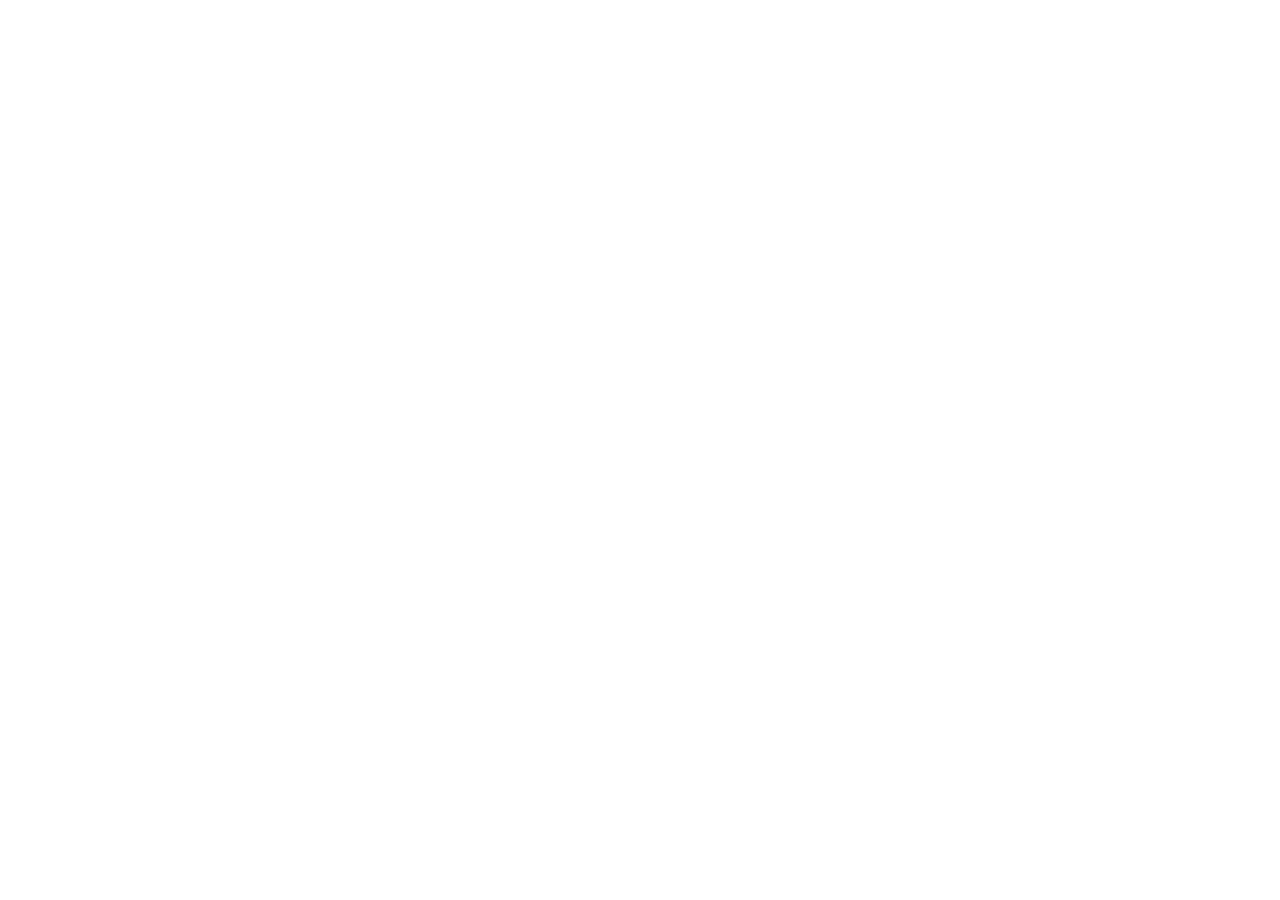
==== quiz.html @ eeb8ad0e "feat: settings html changes" ====
<!doctype html>
<html lang="pt-br">
  <head>
    <meta charset="UTF-8" />
    <meta name="viewport" content="width=device-width, initial-scale=1.0" />
    <title>Quiz Master - Nome da Tela</title>
    <link rel="stylesheet" href="css/global.css" />
    <link rel="stylesheet" href="css/quiz.css" />
  </head>
  <body>
    <main>
      <!-- A <section> desta tela entra aqui dentro -->
    </main>
  </body>
</html>
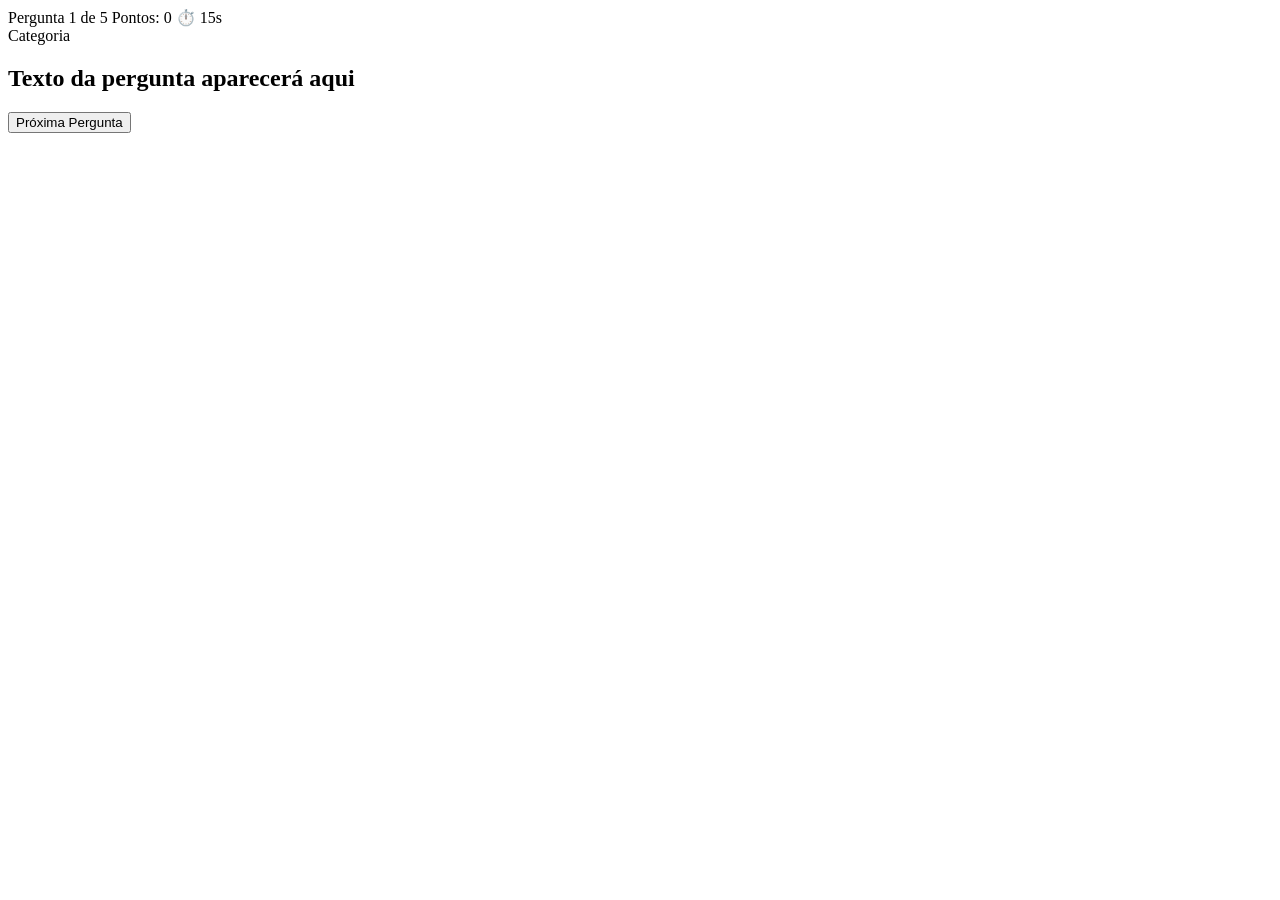
==== commit be8159fd: "feat: finish html division" ====
--- a/quiz.html
+++ b/quiz.html
@@ -3,12 +3,56 @@
   <head>
     <meta charset="UTF-8" />
     <meta name="viewport" content="width=device-width, initial-scale=1.0" />
-    <title>Quiz Master - Nome da Tela</title>
+    <title>Quiz Master - Partida</title>
     <link rel="stylesheet" href="css/global.css" />
     <link rel="stylesheet" href="css/quiz.css" />
   </head>
   <body>
     <main>
+      <section id="quiz-section">
+        <!-- Reserva a seção visível durante o quiz e a mantém oculta até o início da partida. -->
+        <!-- 1. Cabeçalho com contador, pontos e cronômetro -->
+        <div class="quiz-header">
+          <!-- Organiza as informações gerais exibidas durante cada pergunta. -->
+          <span id="question-counter">Pergunta 1 de 5</span>
+          <!-- Exibe o número atual da pergunta e o total configurado. -->
+          <span id="score-display">Pontos: 0</span>
+          <!-- Exibe a pontuação atual do usuário. -->
+          <span id="timer-display">⏱️ 15s</span>
+          <!-- Exibe o tempo restante da pergunta e é atualizado pelo JavaScript. -->
+        </div>
+        <!-- Encerra o cabeçalho do quiz. -->
+
+        <!-- 2. Trilho e preenchimento da barra de progresso -->
+        <div class="progress-container">
+          <!-- Exibe o fundo que delimita a barra de progresso. -->
+          <div id="progress-bar"></div>
+          <!-- Representa a parte preenchida da barra de progresso. -->
+        </div>
+        <!-- Encerra o recipiente da barra de progresso. -->
+
+        <!-- 3. Caixa exclusiva do enunciado da pergunta -->
+        <div class="question-box">
+          <!-- Agrupa visualmente a categoria e o texto da pergunta atual. -->
+          <span id="question-category">Categoria</span>
+          <!-- Exibe a categoria da pergunta atual. -->
+          <h2 id="question-text">Texto da pergunta aparecerá aqui</h2>
+          <!-- Exibe o enunciado da pergunta atual por meio do JavaScript. -->
+        </div>
+        <!-- Encerra o cartão que contém o enunciado da pergunta. -->
+
+        <!-- 4. Grade onde o JavaScript vai criar os 4 botões de alternativa -->
+        <div id="options-container" class="options-grid"></div>
+        <!-- Reserva a grade preenchida dinamicamente pelas alternativas da pergunta atual. -->
+
+        <!-- 5. Botão para ir para a próxima pergunta -->
+        <button type="button" id="btn-next-question" class="hidden">
+          <!-- Define um botão não submissivo, inicialmente oculto, para avançar no quiz. -->
+          Próxima Pergunta
+          <!-- Exibe o texto do botão de avanço. -->
+        </button>
+        <!-- Encerra o botão que avança para a próxima pergunta. -->
+      </section>
       <!-- A <section> desta tela entra aqui dentro -->
     </main>
   </body>
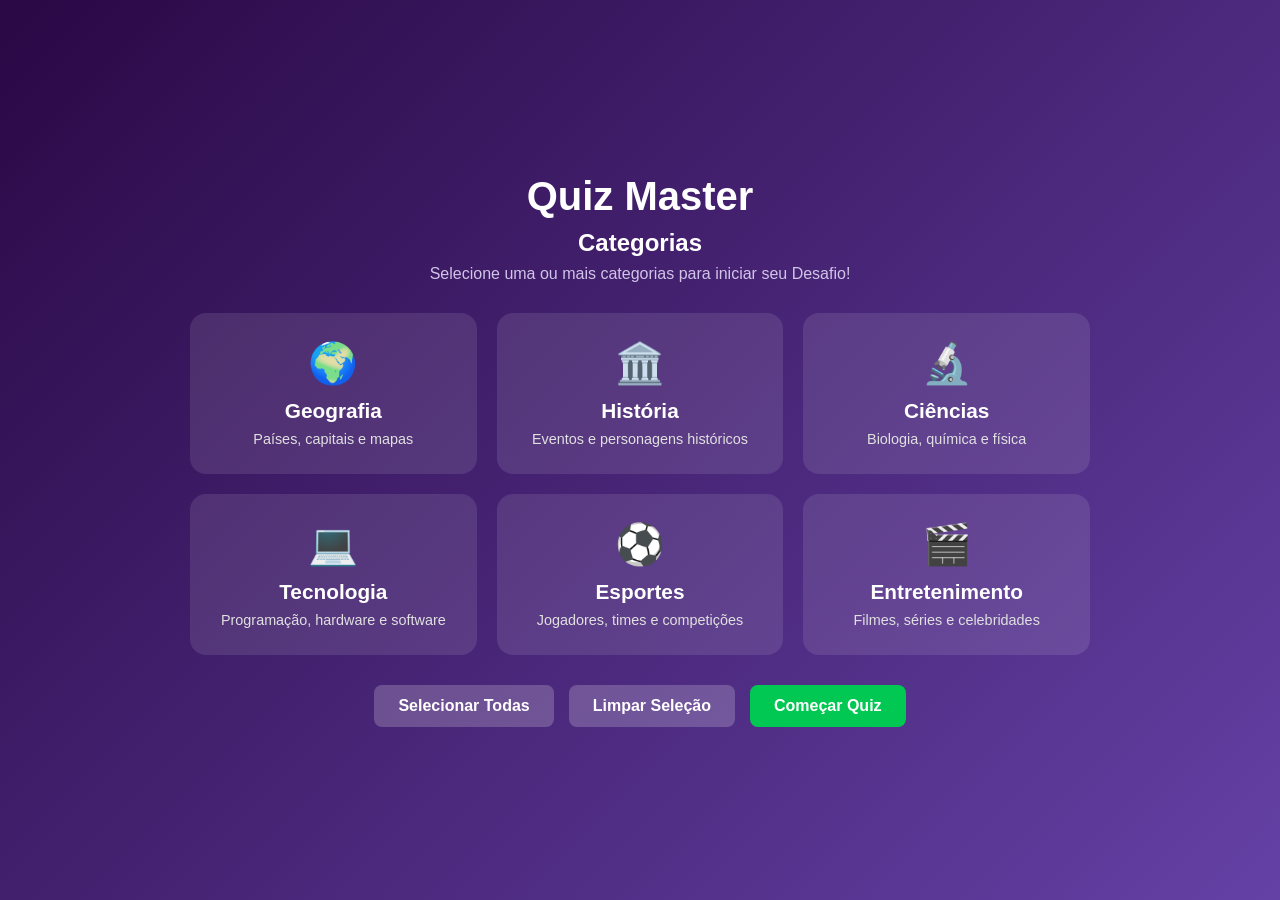
==== commit e12df3c2: "feat: game js" ====
--- a/quiz.html
+++ b/quiz.html
@@ -55,5 +55,8 @@
       </section>
       <!-- A <section> desta tela entra aqui dentro -->
     </main>
+    <script src="js/questions.js"></script>
+    <script src="js/quiz.js"></script>
+    <script src="js/game.js"></script>
   </body>
 </html>
--- a/css/global.css
+++ b/css/global.css
@@ -0,0 +1,86 @@
+* {
+  /* Abre as declarações que serão aplicadas globalmente a todos os elementos. */
+  margin: 0; /* Remove margens padrão do navegador para controlar o espaçamento desde o início. */
+  padding: 0; /* Remove preenchimentos padrão do navegador para evitar espaços inesperados. */
+  box-sizing: border-box; /* Inclui borda e preenchimento no cálculo da largura e da altura dos elementos. */
+}
+
+/* Seleciona o corpo da página, que contém o conteúdo principal do quiz. */
+body {
+  /* Abre as declarações visuais e de posicionamento da página inteira. */
+  font-family:
+    Arial, Helvetica, sans-serif; /* Define a fonte do texto e alternativas caso alguma não esteja disponível. */
+  background: linear-gradient(
+    135deg,
+    #2a0845,
+    #6441a5
+  ); /* Cria um fundo em degradê roxo inclinado para compor o visual do quiz. */
+  color: #ffffff; /* Define o texto padrão da página como branco para contrastar com o fundo escuro. */
+  min-height: 100vh; /* Garante que o corpo tenha pelo menos a altura total da janela do navegador. */
+  display: flex; /* Ativa o Flexbox para posicionar e alinhar o conteúdo principal. */
+  justify-content: center; /* Centraliza horizontalmente o conteúdo dentro do corpo da página. */
+  align-items: center; /* Centraliza verticalmente o conteúdo dentro do corpo da página. */
+  padding: 20px; /* Cria espaço interno para que o conteúdo não encoste nas bordas da janela. */
+}
+
+/* Seleciona a área principal que envolve as telas do Quiz Master. */
+main {
+  /* Abre as declarações de tamanho e alinhamento do conteúdo principal. */
+  width: 100%; /* Permite que a área principal use toda a largura disponível em telas pequenas. */
+  max-width: 900px; /* Limita a largura em telas grandes para manter o conteúdo legível. */
+  text-align: center; /* Centraliza os textos e conteúdos em linha dentro da área principal. */
+}
+.categories-actions {
+  /* Abre as declarações de posicionamento e espaçamento dos botões. */
+  display: flex; /* Ativa o Flexbox para alinhar os botões em uma linha quando houver espaço. */
+  justify-content: center; /* Centraliza os botões horizontalmente dentro da área de ações. */
+  gap: 15px; /* Define o espaço entre os botões. */
+  flex-wrap: wrap; /* Permite que os botões passem para outra linha em telas estreitas. */
+}
+
+/* Seleciona os botões que pertencem à área de ações das categorias. */
+.categories-actions button {
+  /* Abre as declarações visuais e interativas compartilhadas pelos botões. */
+  padding: 12px 24px; /* Define o espaço interno vertical e horizontal de cada botão. */
+  font-size: 1rem; /* Define o tamanho do texto do botão conforme a fonte raiz. */
+  font-weight: bold; /* Deixa o texto do botão em negrito para facilitar a leitura. */
+  border: none; /* Remove a borda padrão fornecida pelo navegador. */
+  border-radius: 8px; /* Arredonda os cantos do botão. */
+  cursor: pointer; /* Mostra o cursor de clique ao passar sobre o botão. */
+  background-color: rgba(
+    255,
+    255,
+    255,
+    0.2
+  ); /* Aplica um fundo branco translúcido aos botões por padrão. */
+  color: #ffffff; /* Define o texto dos botões como branco. */
+  transition: background-color 0.2s; /* Anima a mudança de cor de fundo ao interagir com o botão. */
+}
+
+/* Seleciona os botões de ação enquanto o ponteiro do mouse está sobre eles. */
+.categories-actions button:hover {
+  /* Abre as declarações temporárias para a interação com os botões. */
+  background-color: rgba(
+    255,
+    255,
+    255,
+    0.35
+  ); /* Clareia o fundo do botão ao passar o mouse sobre ele. */
+}
+#btn-start-config,
+#btn-start-quiz,
+#btn-play-again {
+  /* Abre a declaração da cor de destaque do botão para começar o quiz. */
+  background-color: #00c853; /* Define um fundo verde para destacar a ação principal. */
+}
+
+/* Seleciona o botão de início do quiz enquanto o ponteiro do mouse está sobre ele. */
+#btn-start-config:hover,
+#btn-start-quiz:hover,
+#btn-play-again:hover {
+  /* Abre a declaração visual temporária do botão principal durante a interação. */
+  background-color: #00e676; /* Clareia o verde do botão principal ao passar o mouse sobre ele. */
+}
+.hidden {
+    display: none;
+  }
--- a/css/quiz.css
+++ b/css/quiz.css
@@ -0,0 +1,177 @@
+.quiz-header {
+  /* Abre as declarações de posicionamento e estilo do cabeçalho do quiz. */
+  display: flex; /* Ativa o Flexbox para alinhar os elementos do cabeçalho em uma linha. */
+  justify-content: space-between; /* Posiciona os elementos nas extremidades opostas do cabeçalho. */
+  align-items: center; /* Alinha verticalmente os elementos ao centro do cabeçalho. */
+  margin-bottom: 15px; /* Cria espaço abaixo do cabeçalho antes da barra de progresso. */
+  font-size: 1.1rem; /* Define um tamanho de texto ligeiramente maior no cabeçalho. */
+  font-weight: bold; /* Deixa as informações do cabeçalho em negrito para destacá-las. */
+}
+
+/* Seleciona o texto que mostra o tempo restante da pergunta. */
+#timer-display {
+  /* Abre as declarações visuais do indicador de tempo. */
+  background-color: rgba(
+    255,
+    255,
+    255,
+    0.15
+  ); /* Aplica um fundo branco translúcido ao contador. */
+  padding: 6px 14px; /* Define o espaço interno vertical e horizontal do contador. */
+  border-radius: 20px; /* Deixa o contorno do contador com formato arredondado. */
+  color: #00e676; /* Usa verde para destacar o tempo disponível ao jogador. */
+}
+
+/* Seleciona o recipiente externo da barra de progresso do quiz. */
+.progress-container {
+  /* Abre as declarações do contorno e tamanho da barra de progresso. */
+  width: 100%; /* Faz o recipiente ocupar toda a largura disponível. */
+  height: 10px; /* Define uma altura fixa para a barra de progresso. */
+  background-color: rgba(
+    255,
+    255,
+    255,
+    0.15
+  ); /* Aplica um fundo branco translúcido ao trilho vazio. */
+  border-radius: 10px; /* Arredonda os cantos do recipiente da barra. */
+  overflow: hidden; /* Impede que o preenchimento ultrapasse os limites arredondados. */
+  margin-bottom: 25px; /* Cria espaço abaixo da barra antes da pergunta. */
+}
+
+/* Seleciona o preenchimento interno que representa o progresso atual. */
+#progress-bar {
+  /* Abre as declarações do preenchimento da barra de progresso. */
+  height: 100%; /* Faz o preenchimento ocupar toda a altura da barra. */
+  width: 0%; /* Define 0% como estado inicial do progresso antes de o JavaScript atualizá-lo. */
+  background-color: #00e676; /* Usa verde para indicar o progresso concluído. */
+  transition: width 0.3s ease; /* Anima suavemente a mudança de largura da barra em 0,3 segundo. */
+}
+
+/* Seleciona o cartão que contém o texto da pergunta atual. */
+.question-box {
+  /* Abre as declarações visuais do cartão da pergunta. */
+  background-color: rgba(
+    255,
+    255,
+    255,
+    0.1
+  ); /* Aplica um fundo branco translúcido ao cartão. */
+  border-radius: 16px; /* Arredonda os cantos do cartão da pergunta. */
+  padding: 30px 25px; /* Cria espaço interno ao redor do conteúdo da pergunta. */
+  margin-bottom: 25px; /* Separa o cartão da pergunta das opções de resposta. */
+}
+
+/* Seleciona o rótulo que identifica a categoria da pergunta. */
+#question-category {
+  /* Abre as declarações tipográficas do rótulo da categoria. */
+  display: inline-block; /* Faz o rótulo ocupar apenas a largura necessária sem quebrar o fluxo. */
+  font-size: 0.85rem; /* Define um tamanho menor para o rótulo da categoria. */
+  text-transform: uppercase; /* Converte o texto da categoria para letras maiúsculas. */
+  letter-spacing: 1.5px; /* Aumenta o espaçamento entre as letras do rótulo. */
+  color: #00e676; /* Usa verde para destacar a categoria da pergunta. */
+  margin-bottom: 12px; /* Separa o rótulo do texto principal da pergunta. */
+  font-weight: bold; /* Deixa o rótulo da categoria em negrito. */
+}
+
+/* Seleciona o texto principal da pergunta exibida no quiz. */
+#question-text {
+  /* Abre as declarações tipográficas da pergunta. */
+  font-size: 1.5rem; /* Aumenta o texto para facilitar a leitura da pergunta. */
+  line-height: 1.4; /* Ajusta a altura das linhas para melhorar o espaçamento vertical do texto. */
+}
+
+/* Seleciona a grade responsável pelas opções de resposta. */
+.options-grid {
+  /* Abre as declarações do layout das alternativas. */
+  display: grid; /* Ativa o CSS Grid para organizar as opções de resposta. */
+  grid-template-columns: repeat(
+    auto-fit,
+    minmax(280px, 1fr)
+  ); /* Cria colunas responsivas com largura mínima de 280px. */
+  gap: 15px; /* Define o espaço entre as opções de resposta. */
+  margin-bottom: 25px; /* Separa as opções do botão para avançar no quiz. */
+}
+
+/* Seleciona cada botão usado como alternativa de resposta. */
+.option-btn {
+  /* Abre as declarações visuais e interativas das alternativas. */
+  padding: 18px 20px; /* Define o espaço interno da opção para ampliar sua área clicável. */
+  font-size: 1rem; /* Define o tamanho padrão do texto da alternativa. */
+  color: #ffffff; /* Deixa o texto da alternativa branco para contraste. */
+  background-color: rgba(
+    255,
+    255,
+    255,
+    0.08
+  ); /* Aplica um fundo branco translúcido à alternativa. */
+  border: 2px solid rgba(255, 255, 255, 0.2); /* Define uma borda clara e suave ao redor da opção. */
+  border-radius: 12px; /* Arredonda os cantos do botão de alternativa. */
+  cursor: pointer; /* Mostra o cursor de clique para indicar que a opção pode ser selecionada. */
+  text-align: left; /* Alinha o texto da alternativa à esquerda. */
+  transition: all 0.2s ease; /* Anima suavemente as mudanças visuais da opção em 0,2 segundo. */
+}
+
+/* Seleciona uma alternativa não desativada enquanto o ponteiro está sobre ela. */
+.option-btn:hover:not(:disabled) {
+  /* Abre as declarações temporárias da interação com uma opção disponível. */
+  background-color: rgba(
+    255,
+    255,
+    255,
+    0.18
+  ); /* Clareia o fundo da opção ao passar o mouse sobre ela. */
+  border-color: #ffffff; /* Deixa a borda totalmente branca durante a interação. */
+}
+
+/* Seleciona uma alternativa marcada como resposta correta. */
+.option-btn.correct {
+  /* Abre as declarações visuais do estado correto da alternativa. */
+  background-color: rgba(
+    0,
+    230,
+    118,
+    0.25
+  ); /* Aplica um fundo verde translúcido à resposta correta. */
+  border-color: #00e676; /* Colore a borda de verde para indicar acerto. */
+  color: #ffffff; /* Mantém o texto branco na opção correta. */
+  font-weight: bold; /* Deixa o texto da alternativa correta em negrito. */
+}
+
+/* Seleciona uma alternativa marcada como resposta incorreta. */
+.option-btn.wrong {
+  /* Abre as declarações visuais do estado incorreto da alternativa. */
+  background-color: rgba(
+    255,
+    82,
+    82,
+    0.25
+  ); /* Aplica um fundo vermelho translúcido à resposta incorreta. */
+  border-color: #ff5252; /* Colore a borda de vermelho para indicar erro. */
+  color: #ffffff; /* Mantém o texto branco na opção incorreta. */
+}
+
+/* Seleciona opções desativadas depois que uma resposta já foi registrada. */
+.option-btn:disabled {
+  /* Abre a declaração do estado desabilitado da alternativa. */
+  cursor: default; /* Remove o cursor de clique enquanto o botão estiver desativado. */
+}
+
+/* Seleciona o botão usado para avançar à próxima pergunta ou etapa. */
+#btn-next-question {
+  /* Abre as declarações visuais e interativas do botão de avanço. */
+  padding: 14px 32px; /* Define o espaço interno vertical e horizontal do botão. */
+  font-size: 1rem; /* Define o tamanho padrão do texto do botão. */
+  font-weight: bold; /* Deixa o texto do botão em negrito. */
+  color: #ffffff; /* Mantém o texto do botão branco para contraste. */
+  background-color: #00c853; /* Aplica um fundo verde à ação de avançar. */
+  border: none; /* Remove a borda padrão fornecida pelo navegador. */
+  border-radius: 8px; /* Arredonda os cantos do botão de avanço. */
+  cursor: pointer; /* Mostra o cursor de clique ao passar sobre o botão. */
+  transition: background-color 0.2s; /* Anima suavemente a mudança de fundo em 0,2 segundo. */
+}
+
+/* Seleciona o botão de avanço enquanto o ponteiro está sobre ele. */
+#btn-next-question:hover {
+  /* Abre a declaração temporária de interação do botão de avanço. */
+  background-color: #00e676; /* Clareia o fundo verde ao passar o mouse sobre o botão. */
+}
